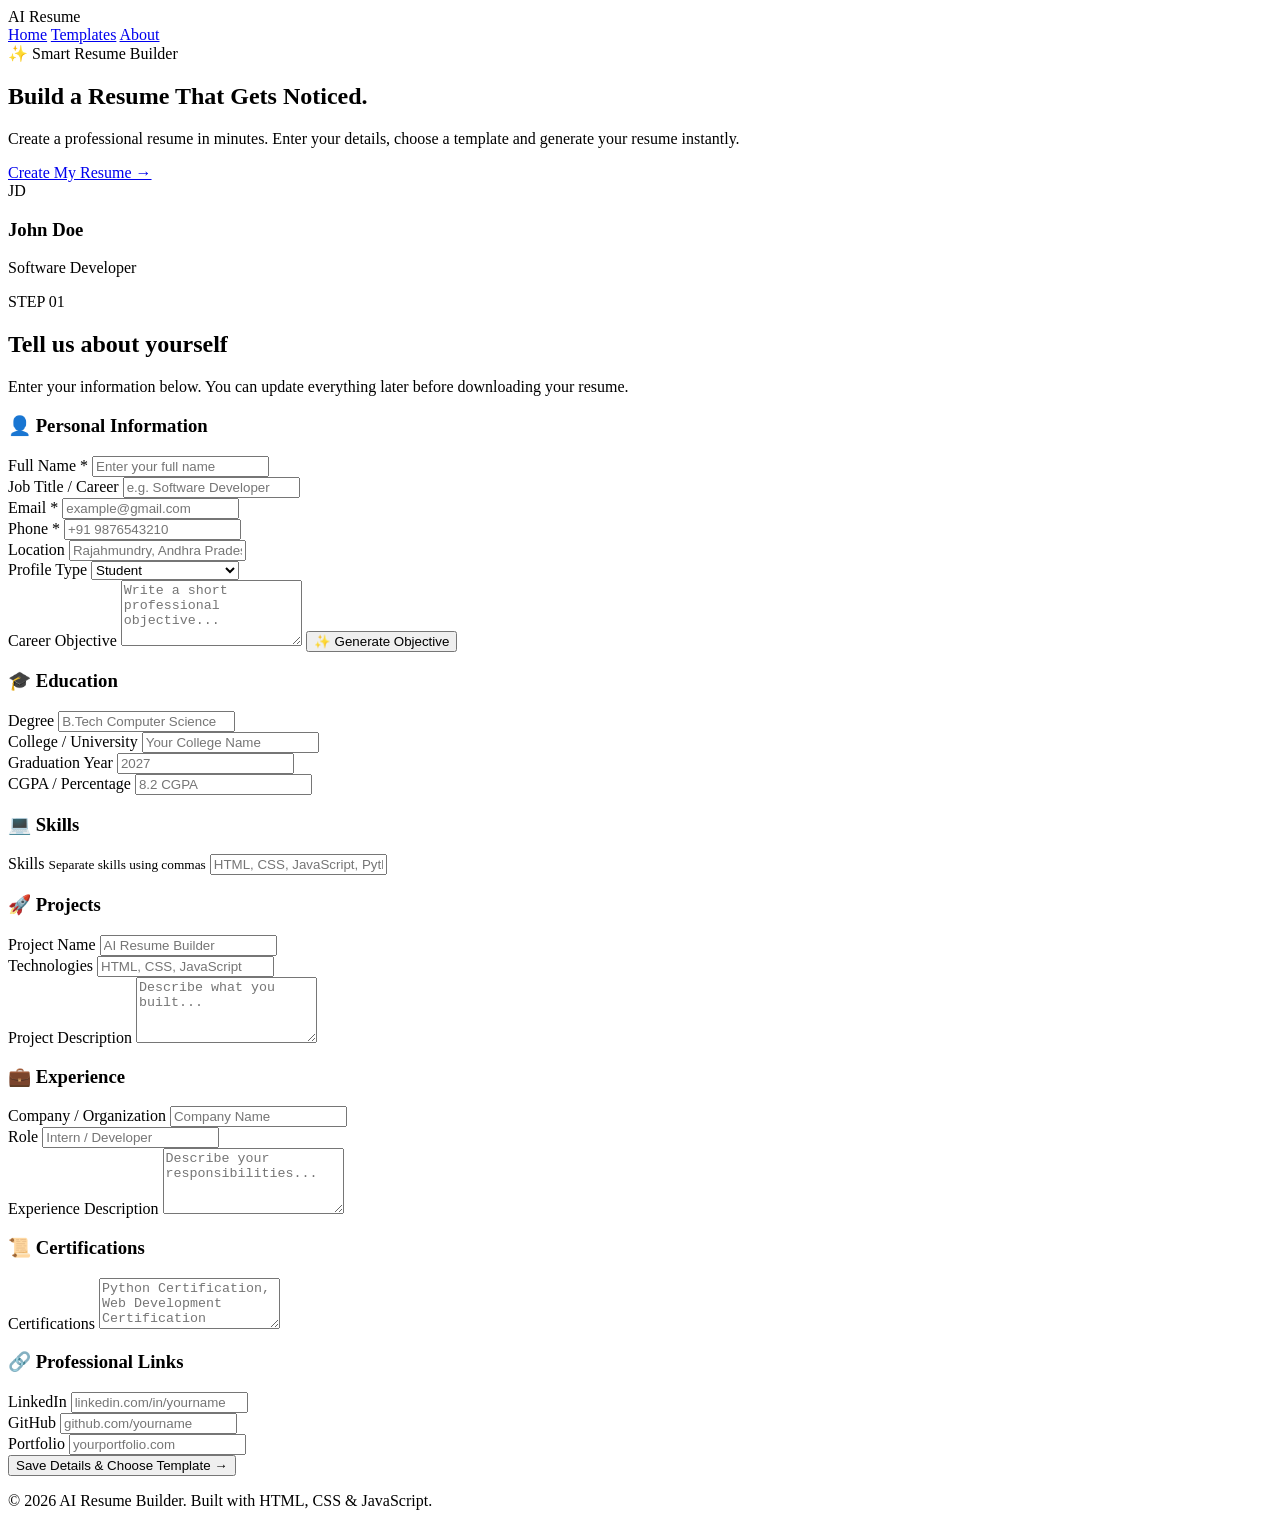
==== index.html @ 4ed000ac "Add files via upload" ====
<!DOCTYPE html>
<html lang="en">
<head>
    <meta charset="UTF-8">
    <meta name="viewport" content="width=device-width, initial-scale=1.0">

    <title>AI Resume Builder | Create Your Resume</title>

    <link rel="stylesheet" href="css/style.css">
</head>

<body>

    <!-- NAVBAR -->
    <header class="navbar">

        <div class="logo">
            <span>AI</span> Resume
        </div>

        <nav>
            <a href="index.html" class="active">Home</a>
            <a href="templates.html">Templates</a>
            <a href="about.html">About</a>
        </nav>

    </header>


    <!-- HERO -->
    <section class="hero">

        <div class="hero-content">

            <div class="badge">
                ✨ Smart Resume Builder
            </div>

            <h1>
                Build a Resume That
                <span>Gets Noticed.</span>
            </h1>

            <p>
                Create a professional resume in minutes.
                Enter your details, choose a template and generate
                your resume instantly.
            </p>

            <a href="#resume-form" class="primary-btn">
                Create My Resume →
            </a>

        </div>

        <div class="hero-card">

            <div class="mini-resume">

                <div class="mini-header">
                    <div class="profile-circle">JD</div>

                    <div>
                        <h3>John Doe</h3>
                        <p>Software Developer</p>
                    </div>
                </div>

                <div class="mini-line"></div>

                <div class="mini-section"></div>
                <div class="mini-small"></div>
                <div class="mini-small"></div>

                <div class="mini-section"></div>
                <div class="mini-small"></div>
                <div class="mini-small"></div>

            </div>

        </div>

    </section>


    <!-- FORM -->
    <main class="form-container" id="resume-form">

        <div class="section-heading">

            <p class="section-label">STEP 01</p>

            <h2>Tell us about yourself</h2>

            <p>
                Enter your information below. You can update everything
                later before downloading your resume.
            </p>

        </div>


        <form id="resumeForm">

            <!-- PERSONAL INFORMATION -->
            <div class="form-card">

                <h3>👤 Personal Information</h3>

                <div class="form-grid">

                    <div class="input-group">
                        <label>Full Name *</label>
                        <input
                            type="text"
                            id="fullName"
                            placeholder="Enter your full name"
                            required
                        >
                    </div>

                    <div class="input-group">
                        <label>Job Title / Career</label>
                        <input
                            type="text"
                            id="jobTitle"
                            placeholder="e.g. Software Developer"
                        >
                    </div>

                    <div class="input-group">
                        <label>Email *</label>
                        <input
                            type="email"
                            id="email"
                            placeholder="example@gmail.com"
                            required
                        >
                    </div>

                    <div class="input-group">
                        <label>Phone *</label>
                        <input
                            type="tel"
                            id="phone"
                            placeholder="+91 9876543210"
                            required
                        >
                    </div>

                    <div class="input-group">
                        <label>Location</label>
                        <input
                            type="text"
                            id="location"
                            placeholder="Rajahmundry, Andhra Pradesh"
                        >
                    </div>

                    <div class="input-group">
                        <label>Profile Type</label>

                        <select id="profileType">

                            <option value="Student">
                                Student
                            </option>

                            <option value="Fresher">
                                Fresher
                            </option>

                            <option value="Professional">
                                Working Professional
                            </option>

                        </select>

                    </div>

                    <div class="input-group full-width">

                        <label>Career Objective</label>

                        <textarea
                            id="objective"
                            rows="4"
                            placeholder="Write a short professional objective..."
                        ></textarea>

                        <button
                            type="button"
                            class="ai-btn"
                            onclick="generateObjective()"
                        >
                            ✨ Generate Objective
                        </button>

                    </div>

                </div>

            </div>


            <!-- EDUCATION -->
            <div class="form-card">

                <h3>🎓 Education</h3>

                <div class="form-grid">

                    <div class="input-group">
                        <label>Degree</label>
                        <input
                            type="text"
                            id="degree"
                            placeholder="B.Tech Computer Science"
                        >
                    </div>

                    <div class="input-group">
                        <label>College / University</label>
                        <input
                            type="text"
                            id="college"
                            placeholder="Your College Name"
                        >
                    </div>

                    <div class="input-group">
                        <label>Graduation Year</label>
                        <input
                            type="text"
                            id="graduation"
                            placeholder="2027"
                        >
                    </div>

                    <div class="input-group">
                        <label>CGPA / Percentage</label>
                        <input
                            type="text"
                            id="cgpa"
                            placeholder="8.2 CGPA"
                        >
                    </div>

                </div>

            </div>


            <!-- SKILLS -->
            <div class="form-card">

                <h3>💻 Skills</h3>

                <div class="input-group">

                    <label>
                        Skills
                        <small>Separate skills using commas</small>
                    </label>

                    <input
                        type="text"
                        id="skills"
                        placeholder="HTML, CSS, JavaScript, Python, SQL"
                    >

                </div>

            </div>


            <!-- PROJECTS -->
            <div class="form-card">

                <h3>🚀 Projects</h3>

                <div class="form-grid">

                    <div class="input-group">
                        <label>Project Name</label>

                        <input
                            type="text"
                            id="projectName"
                            placeholder="AI Resume Builder"
                        >
                    </div>

                    <div class="input-group">
                        <label>Technologies</label>

                        <input
                            type="text"
                            id="projectTech"
                            placeholder="HTML, CSS, JavaScript"
                        >
                    </div>

                    <div class="input-group full-width">

                        <label>Project Description</label>

                        <textarea
                            id="projectDescription"
                            rows="4"
                            placeholder="Describe what you built..."
                        ></textarea>

                    </div>

                </div>

            </div>


            <!-- EXPERIENCE -->
            <div class="form-card">

                <h3>💼 Experience</h3>

                <div class="form-grid">

                    <div class="input-group">
                        <label>Company / Organization</label>

                        <input
                            type="text"
                            id="company"
                            placeholder="Company Name"
                        >
                    </div>

                    <div class="input-group">
                        <label>Role</label>

                        <input
                            type="text"
                            id="role"
                            placeholder="Intern / Developer"
                        >
                    </div>

                    <div class="input-group full-width">

                        <label>Experience Description</label>

                        <textarea
                            id="experience"
                            rows="4"
                            placeholder="Describe your responsibilities..."
                        ></textarea>

                    </div>

                </div>

            </div>


            <!-- CERTIFICATIONS -->
            <div class="form-card">

                <h3>📜 Certifications</h3>

                <div class="input-group">

                    <label>Certifications</label>

                    <textarea
                        id="certifications"
                        rows="3"
                        placeholder="Python Certification, Web Development Certification"
                    ></textarea>

                </div>

            </div>


            <!-- LINKS -->
            <div class="form-card">

                <h3>🔗 Professional Links</h3>

                <div class="form-grid">

                    <div class="input-group">
                        <label>LinkedIn</label>

                        <input
                            type="text"
                            id="linkedin"
                            placeholder="linkedin.com/in/yourname"
                        >
                    </div>

                    <div class="input-group">
                        <label>GitHub</label>

                        <input
                            type="text"
                            id="github"
                            placeholder="github.com/yourname"
                        >
                    </div>

                    <div class="input-group">
                        <label>Portfolio</label>

                        <input
                            type="text"
                            id="portfolio"
                            placeholder="yourportfolio.com"
                        >
                    </div>

                </div>

            </div>


            <!-- BUTTON -->
            <div class="form-actions">

                <button
                    type="submit"
                    class="primary-btn large-btn"
                >
                    Save Details & Choose Template →
                </button>

            </div>

        </form>

    </main>


    <footer>
        <p>© 2026 AI Resume Builder. Built with HTML, CSS & JavaScript.</p>
    </footer>


    <script src="js/script.js"></script>

</body>
</html>
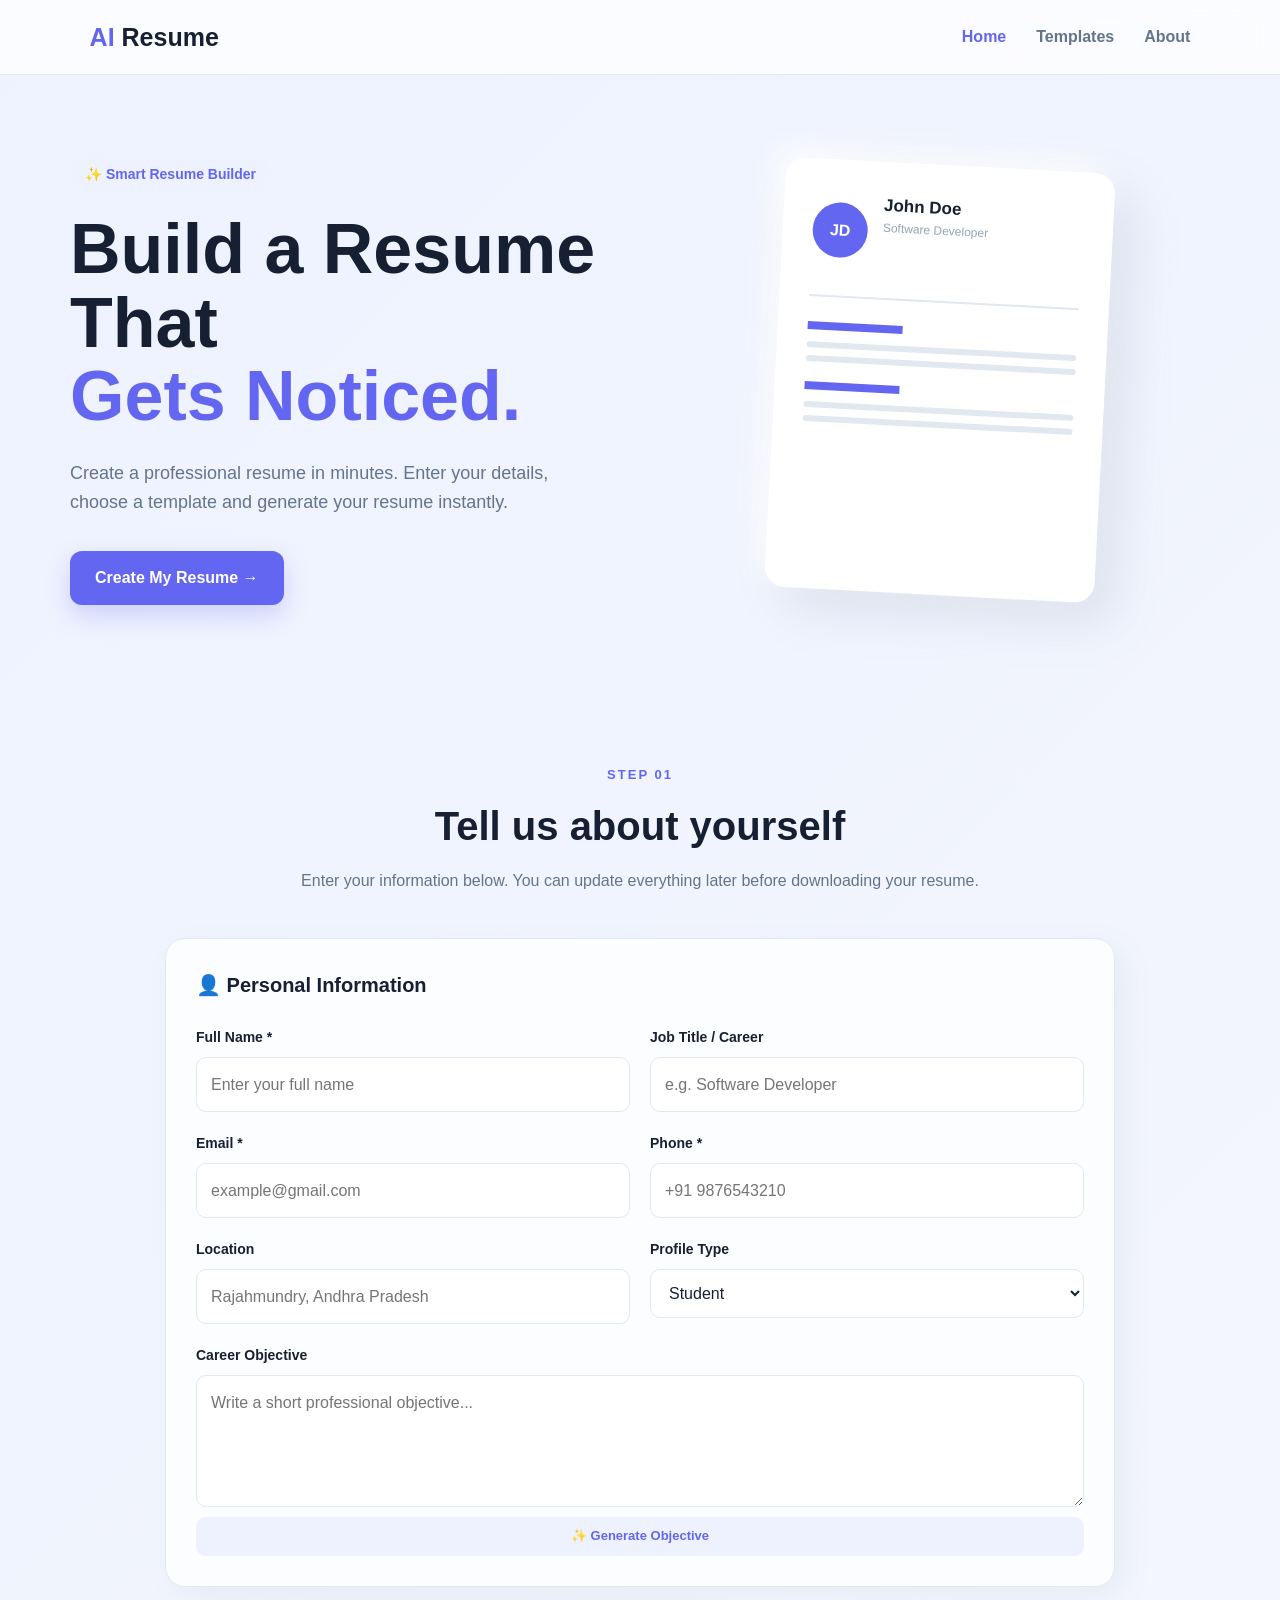
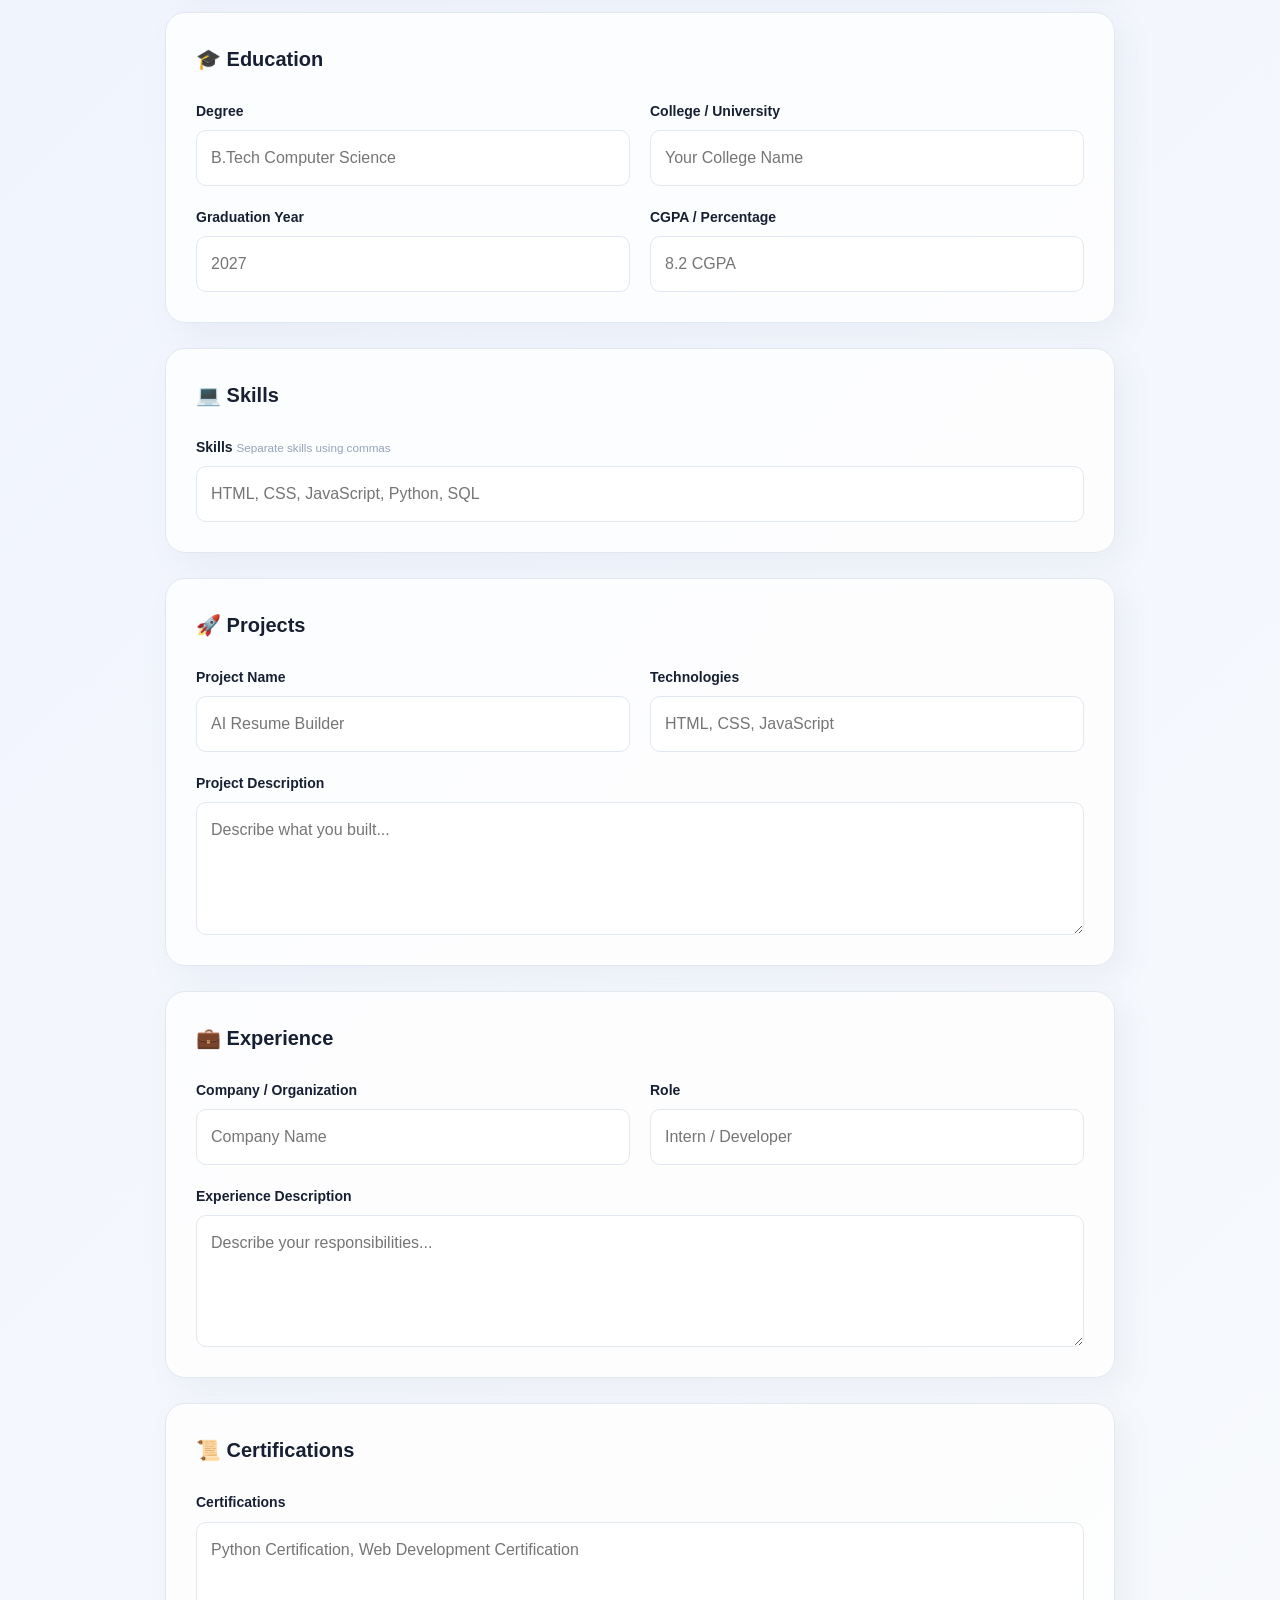
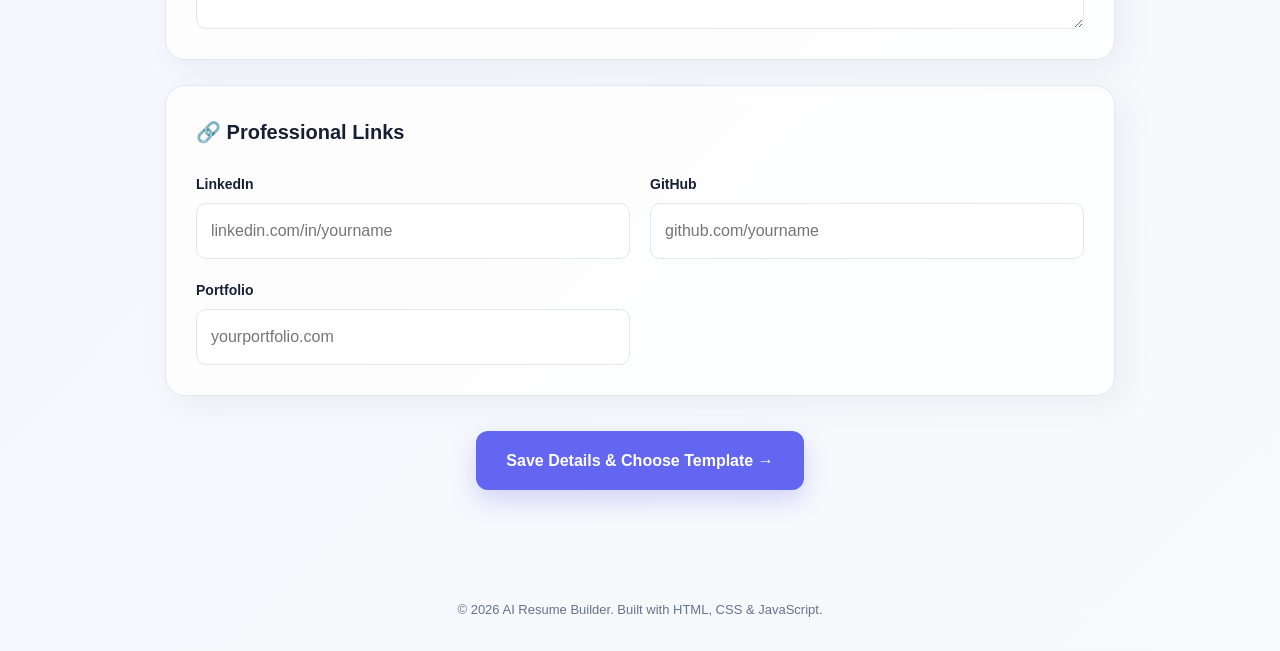
==== commit 22538cde: "Add files via upload" ====
--- a/index.html
+++ b/index.html
@@ -6,7 +6,7 @@
 
     <title>AI Resume Builder | Create Your Resume</title>
 
-    <link rel="stylesheet" href="css/style.css">
+    <link rel="stylesheet" href="style.css">
 </head>
 
 <body>
--- a/style.css
+++ b/style.css
@@ -0,0 +1,1342 @@
+/* ================================
+   RESET
+================================ */
+
+* {
+    margin: 0;
+    padding: 0;
+    box-sizing: border-box;
+}
+
+
+html {
+    scroll-behavior: smooth;
+}
+
+
+body {
+    font-family: Arial, Helvetica, sans-serif;
+
+    background:
+        linear-gradient(
+            135deg,
+            #eef2ff,
+            #f8fafc
+        );
+
+    color: #172033;
+
+    line-height: 1.6;
+}
+
+
+a {
+    text-decoration: none;
+    color: inherit;
+}
+
+
+button,
+input,
+textarea,
+select {
+    font: inherit;
+}
+
+
+/* ================================
+   NAVBAR
+================================ */
+
+.navbar {
+    width: 100%;
+
+    min-height: 75px;
+
+    padding: 0 7%;
+
+    display: flex;
+
+    justify-content: space-between;
+
+    align-items: center;
+
+    background: rgba(255,255,255,0.75);
+
+    backdrop-filter: blur(15px);
+
+    border-bottom: 1px solid #e5e7eb;
+
+    position: sticky;
+
+    top: 0;
+
+    z-index: 100;
+}
+
+
+.logo {
+    font-size: 25px;
+
+    font-weight: 800;
+}
+
+
+.logo span {
+    color: #6366f1;
+}
+
+
+.navbar nav {
+    display: flex;
+
+    gap: 30px;
+}
+
+
+.navbar nav a {
+    color: #64748b;
+
+    font-weight: 600;
+
+    transition: 0.3s;
+}
+
+
+.navbar nav a:hover,
+.navbar nav a.active {
+    color: #6366f1;
+}
+
+
+/* ================================
+   HERO
+================================ */
+
+.hero {
+    max-width: 1200px;
+
+    margin: auto;
+
+    min-height: 600px;
+
+    padding: 80px 30px;
+
+    display: grid;
+
+    grid-template-columns: 1fr 1fr;
+
+    align-items: center;
+
+    gap: 60px;
+}
+
+
+.badge {
+    display: inline-block;
+
+    padding: 8px 15px;
+
+    border-radius: 30px;
+
+    background: #eef2ff;
+
+    color: #6366f1;
+
+    font-size: 14px;
+
+    font-weight: 700;
+
+    margin-bottom: 20px;
+}
+
+
+.hero h1,
+.about-hero h1 {
+    font-size: clamp(42px, 6vw, 70px);
+
+    line-height: 1.05;
+
+    margin-bottom: 25px;
+}
+
+
+.hero h1 span,
+.about-hero h1 span {
+    color: #6366f1;
+
+    display: block;
+}
+
+
+.hero p,
+.about-hero p {
+    max-width: 600px;
+
+    font-size: 18px;
+
+    color: #64748b;
+
+    margin-bottom: 35px;
+}
+
+
+/* ================================
+   BUTTONS
+================================ */
+
+.primary-btn,
+.secondary-btn,
+.ai-btn,
+.select-template {
+    border: none;
+
+    cursor: pointer;
+
+    display: inline-block;
+
+    transition: 0.3s;
+}
+
+
+.primary-btn {
+    background: #6366f1;
+
+    color: white;
+
+    padding: 14px 25px;
+
+    border-radius: 12px;
+
+    font-weight: 700;
+
+    box-shadow:
+        0 10px 25px rgba(99,102,241,0.25);
+}
+
+
+.primary-btn:hover {
+    transform: translateY(-2px);
+
+    background: #4f46e5;
+}
+
+
+.secondary-btn {
+    padding: 13px 20px;
+
+    border-radius: 12px;
+
+    background: white;
+
+    color: #475569;
+
+    border: 1px solid #e2e8f0;
+
+    font-weight: 600;
+}
+
+
+.large-btn {
+    padding: 17px 30px;
+
+    font-size: 16px;
+}
+
+
+.ai-btn {
+    margin-top: 10px;
+
+    padding: 9px 15px;
+
+    background: #eef2ff;
+
+    color: #6366f1;
+
+    border-radius: 9px;
+
+    font-size: 13px;
+
+    font-weight: 700;
+}
+
+
+/* ================================
+   HERO RESUME CARD
+================================ */
+
+.hero-card {
+    display: flex;
+
+    justify-content: center;
+}
+
+
+.mini-resume {
+    width: 330px;
+
+    height: 430px;
+
+    padding: 30px;
+
+    background: white;
+
+    border-radius: 20px;
+
+    box-shadow:
+        20px 20px 50px rgba(100,116,139,0.15),
+        -10px -10px 30px white;
+
+    transform: rotate(3deg);
+}
+
+
+.mini-header {
+    display: flex;
+
+    align-items: center;
+
+    gap: 15px;
+}
+
+
+.profile-circle {
+    width: 55px;
+
+    height: 55px;
+
+    border-radius: 50%;
+
+    display: flex;
+
+    align-items: center;
+
+    justify-content: center;
+
+    background: #6366f1;
+
+    color: white;
+
+    font-weight: bold;
+}
+
+
+.mini-header h3 {
+    font-size: 17px;
+}
+
+
+.mini-header p {
+    font-size: 12px;
+
+    color: #94a3b8;
+}
+
+
+.mini-line {
+    height: 2px;
+
+    background: #e2e8f0;
+
+    margin: 25px 0;
+}
+
+
+.mini-section {
+    height: 8px;
+
+    width: 35%;
+
+    background: #6366f1;
+
+    margin: 20px 0 12px;
+}
+
+
+.mini-small {
+    height: 6px;
+
+    background: #e2e8f0;
+
+    margin: 8px 0;
+
+    border-radius: 5px;
+}
+
+
+/* ================================
+   FORM
+================================ */
+
+.form-container {
+    max-width: 1000px;
+
+    margin: auto;
+
+    padding: 80px 25px;
+}
+
+
+.section-heading {
+    text-align: center;
+
+    margin-bottom: 45px;
+}
+
+
+.section-label {
+    color: #6366f1;
+
+    font-weight: 800;
+
+    font-size: 13px;
+
+    letter-spacing: 2px;
+
+    margin-bottom: 8px;
+}
+
+
+.section-heading h1,
+.section-heading h2 {
+    font-size: 40px;
+
+    margin-bottom: 10px;
+}
+
+
+.section-heading > p:last-child {
+    color: #64748b;
+}
+
+
+.form-card {
+    background: rgba(255,255,255,0.8);
+
+    padding: 30px;
+
+    border-radius: 20px;
+
+    margin-bottom: 25px;
+
+    border: 1px solid #e2e8f0;
+
+    box-shadow:
+        10px 10px 30px rgba(100,116,139,0.08);
+}
+
+
+.form-card h3 {
+    margin-bottom: 25px;
+
+    font-size: 20px;
+}
+
+
+.form-grid {
+    display: grid;
+
+    grid-template-columns: 1fr 1fr;
+
+    gap: 20px;
+}
+
+
+.input-group {
+    display: flex;
+
+    flex-direction: column;
+}
+
+
+.input-group.full-width {
+    grid-column: 1 / -1;
+}
+
+
+.input-group label {
+    font-size: 14px;
+
+    font-weight: 700;
+
+    margin-bottom: 8px;
+}
+
+
+.input-group small {
+    color: #94a3b8;
+
+    font-weight: normal;
+}
+
+
+.input-group input,
+.input-group textarea,
+.input-group select {
+    width: 100%;
+
+    padding: 14px;
+
+    border: 1px solid #e2e8f0;
+
+    border-radius: 10px;
+
+    outline: none;
+
+    background: white;
+
+    color: #172033;
+
+    transition: 0.3s;
+}
+
+
+.input-group textarea {
+    resize: vertical;
+}
+
+
+.input-group input:focus,
+.input-group textarea:focus,
+.input-group select:focus {
+    border-color: #6366f1;
+
+    box-shadow:
+        0 0 0 3px rgba(99,102,241,0.1);
+}
+
+
+.form-actions {
+    text-align: center;
+
+    margin-top: 35px;
+}
+
+
+/* ================================
+   TEMPLATES
+================================ */
+
+.templates-page {
+    max-width: 1200px;
+
+    margin: auto;
+
+    padding: 80px 25px;
+}
+
+
+.templates-grid {
+    display: grid;
+
+    grid-template-columns:
+        repeat(3, 1fr);
+
+    gap: 30px;
+}
+
+
+.template-card {
+    background: white;
+
+    padding: 20px;
+
+    border-radius: 20px;
+
+    border: 2px solid transparent;
+
+    transition: 0.3s;
+}
+
+
+.template-card:hover {
+    transform: translateY(-7px);
+
+    border-color: #6366f1;
+
+    box-shadow:
+        0 20px 40px rgba(15,23,42,0.1);
+}
+
+
+.template-card.selected {
+    border-color: #6366f1;
+}
+
+
+.template-card h3 {
+    margin-top: 20px;
+}
+
+
+.template-card > p {
+    color: #64748b;
+
+    margin: 5px 0 15px;
+}
+
+
+.template-preview {
+    height: 360px;
+
+    border-radius: 10px;
+
+    overflow: hidden;
+
+    border: 1px solid #e2e8f0;
+
+    background: white;
+}
+
+
+/* CLASSIC */
+
+.classic-preview {
+    padding: 25px;
+}
+
+
+.preview-top {
+    text-align: center;
+
+    padding-bottom: 15px;
+
+    border-bottom: 2px solid #334155;
+}
+
+
+.preview-name {
+    font-size: 20px;
+
+    font-weight: 800;
+}
+
+
+.preview-title {
+    font-size: 9px;
+
+    color: #64748b;
+
+    margin-top: 5px;
+}
+
+
+.preview-columns {
+    display: grid;
+
+    grid-template-columns: 0.8fr 1.2fr;
+
+    gap: 15px;
+
+    margin-top: 20px;
+}
+
+
+.preview-heading {
+    font-size: 8px;
+
+    font-weight: bold;
+
+    margin: 15px 0 8px;
+}
+
+
+.preview-text {
+    height: 5px;
+
+    background: #cbd5e1;
+
+    margin: 5px 0;
+
+    border-radius: 5px;
+}
+
+
+.preview-text.short {
+    width: 65%;
+}
+
+
+/* MODERN */
+
+.modern-preview {
+    display: grid;
+
+    grid-template-columns: 35% 65%;
+}
+
+
+.modern-sidebar {
+    background: #1e293b;
+
+    padding: 25px;
+
+    color: white;
+}
+
+
+.modern-avatar {
+    width: 60px;
+
+    height: 60px;
+
+    border-radius: 50%;
+
+    background: #6366f1;
+
+    display: flex;
+
+    align-items: center;
+
+    justify-content: center;
+
+    margin-bottom: 30px;
+
+    font-weight: bold;
+}
+
+
+.modern-lines {
+    height: 6px;
+
+    background: #475569;
+
+    margin: 15px 0;
+
+    border-radius: 5px;
+}
+
+
+.modern-content {
+    padding: 25px;
+}
+
+
+.modern-name {
+    font-size: 18px;
+
+    font-weight: 800;
+}
+
+
+.modern-role {
+    font-size: 8px;
+
+    color: #6366f1;
+
+    margin-top: 5px;
+}
+
+
+.modern-block {
+    height: 35px;
+
+    background: #e2e8f0;
+
+    margin-top: 25px;
+
+    border-radius: 5px;
+}
+
+
+/* MINIMAL */
+
+.minimal-preview {
+    padding: 35px;
+}
+
+
+.minimal-name {
+    font-size: 22px;
+
+    font-weight: 800;
+}
+
+
+.minimal-role {
+    color: #6366f1;
+
+    font-size: 9px;
+
+    margin-top: 5px;
+}
+
+
+.minimal-line {
+    height: 2px;
+
+    background: #172033;
+
+    margin: 20px 0;
+}
+
+
+.minimal-section {
+    width: 25%;
+
+    height: 7px;
+
+    background: #6366f1;
+
+    margin: 25px 0 12px;
+}
+
+
+.minimal-text {
+    height: 5px;
+
+    background: #cbd5e1;
+
+    margin: 7px 0;
+
+    border-radius: 5px;
+}
+
+
+.select-template {
+    width: 100%;
+
+    padding: 12px;
+
+    background: #6366f1;
+
+    color: white;
+
+    border-radius: 10px;
+
+    font-weight: 700;
+}
+
+
+/* ================================
+   ABOUT
+================================ */
+
+.about-page {
+    max-width: 1100px;
+
+    margin: auto;
+
+    padding: 80px 25px;
+}
+
+
+.about-hero {
+    text-align: center;
+
+    padding: 50px 0 80px;
+}
+
+
+.about-hero p {
+    margin: auto;
+}
+
+
+.features {
+    display: grid;
+
+    grid-template-columns:
+        repeat(4, 1fr);
+
+    gap: 20px;
+}
+
+
+.feature-card {
+    background: white;
+
+    padding: 25px;
+
+    border-radius: 18px;
+
+    border: 1px solid #e2e8f0;
+}
+
+
+.feature-icon {
+    font-size: 30px;
+
+    margin-bottom: 15px;
+}
+
+
+.feature-card h3 {
+    margin-bottom: 8px;
+}
+
+
+.feature-card p {
+    color: #64748b;
+
+    font-size: 14px;
+}
+
+
+.how-section {
+    padding: 100px 0;
+}
+
+
+.steps {
+    display: grid;
+
+    grid-template-columns:
+        repeat(3, 1fr);
+
+    gap: 25px;
+}
+
+
+.step {
+    background: white;
+
+    padding: 30px;
+
+    border-radius: 18px;
+
+    border: 1px solid #e2e8f0;
+}
+
+
+.step-number {
+    font-size: 30px;
+
+    font-weight: 800;
+
+    color: #6366f1;
+
+    margin-bottom: 15px;
+}
+
+
+.step p {
+    color: #64748b;
+
+    margin-top: 10px;
+}
+
+
+.cta-section {
+    text-align: center;
+
+    padding: 60px;
+
+    background: #eef2ff;
+
+    border-radius: 25px;
+}
+
+
+.cta-section h2 {
+    font-size: 35px;
+
+    margin-bottom: 10px;
+}
+
+
+.cta-section p {
+    color: #64748b;
+
+    margin-bottom: 25px;
+}
+
+
+/* ================================
+   RESUME PAGE
+================================ */
+
+.resume-page {
+    max-width: 1100px;
+
+    margin: auto;
+
+    padding: 50px 20px;
+}
+
+
+.resume-toolbar {
+    display: flex;
+
+    justify-content: space-between;
+
+    align-items: center;
+
+    margin-bottom: 30px;
+}
+
+
+.resume-toolbar p {
+    color: #64748b;
+}
+
+
+.toolbar-buttons {
+    display: flex;
+
+    gap: 10px;
+}
+
+
+/* RESUME PAPER */
+
+.resume-paper {
+    width: 210mm;
+
+    min-height: 297mm;
+
+    margin: auto;
+
+    background: white;
+
+    box-shadow:
+        0 15px 50px rgba(15,23,42,0.15);
+
+    padding: 20mm;
+
+    color: #1e293b;
+}
+
+
+/* CLASSIC RESUME */
+
+.resume-classic .resume-header {
+    text-align: center;
+
+    border-bottom: 2px solid #1e293b;
+
+    padding-bottom: 20px;
+}
+
+
+.resume-classic .resume-name {
+    font-size: 32px;
+
+    font-weight: 800;
+}
+
+
+.resume-classic .resume-title {
+    color: #6366f1;
+
+    font-weight: 700;
+
+    margin: 5px 0;
+}
+
+
+.contact-info {
+    color: #64748b;
+
+    font-size: 12px;
+}
+
+
+.resume-section {
+    margin-top: 25px;
+}
+
+
+.resume-section h3 {
+    font-size: 14px;
+
+    color: #6366f1;
+
+    border-bottom: 1px solid #e2e8f0;
+
+    padding-bottom: 5px;
+
+    margin-bottom: 10px;
+
+    text-transform: uppercase;
+
+    letter-spacing: 1px;
+}
+
+
+.resume-section p {
+    font-size: 13px;
+
+    color: #475569;
+}
+
+
+.skills-list {
+    display: flex;
+
+    flex-wrap: wrap;
+
+    gap: 7px;
+}
+
+
+.skill-tag {
+    padding: 5px 9px;
+
+    background: #eef2ff;
+
+    color: #4f46e5;
+
+    border-radius: 5px;
+
+    font-size: 11px;
+
+    font-weight: 600;
+}
+
+
+.project-title {
+    font-weight: 800;
+
+    font-size: 14px;
+}
+
+
+.project-tech {
+    color: #6366f1;
+
+    font-size: 11px;
+
+    margin: 3px 0;
+}
+
+
+/* MODERN RESUME */
+
+.resume-modern {
+    display: grid;
+
+    grid-template-columns: 32% 68%;
+
+    padding: 0;
+
+}
+
+
+.resume-modern .resume-side {
+    background: #1e293b;
+
+    color: white;
+
+    padding: 25px;
+}
+
+
+.resume-modern .resume-main {
+    padding: 25px;
+}
+
+
+.resume-modern .resume-name {
+    font-size: 27px;
+
+    font-weight: 800;
+}
+
+
+.resume-modern .resume-title {
+    color: #a5b4fc;
+
+    font-size: 13px;
+}
+
+
+.resume-modern .contact-info {
+    color: #cbd5e1;
+
+    margin-top: 20px;
+}
+
+
+.resume-modern .resume-section h3 {
+    color: #6366f1;
+}
+
+
+.resume-modern .resume-side .resume-section h3 {
+    color: #a5b4fc;
+}
+
+
+.resume-modern .resume-side .skill-tag {
+    background: #334155;
+
+    color: #e0e7ff;
+}
+
+
+.resume-modern .resume-side .resume-section p {
+    color: #cbd5e1;
+}
+
+
+/* MINIMAL RESUME */
+
+.resume-minimal .resume-header {
+    border-bottom: 1px solid #1e293b;
+
+    padding-bottom: 15px;
+}
+
+
+.resume-minimal .resume-name {
+    font-size: 35px;
+
+    font-weight: 800;
+}
+
+
+.resume-minimal .resume-title {
+    color: #6366f1;
+
+    font-weight: 700;
+}
+
+
+/* ================================
+   FOOTER
+================================ */
+
+footer {
+    text-align: center;
+
+    padding: 30px;
+
+    color: #64748b;
+
+    font-size: 13px;
+}
+
+
+/* ================================
+   RESPONSIVE
+================================ */
+
+@media (max-width: 900px) {
+
+    .hero {
+        grid-template-columns: 1fr;
+
+        text-align: center;
+    }
+
+    .hero p {
+        margin-left: auto;
+        margin-right: auto;
+    }
+
+    .hero-card {
+        margin-top: 30px;
+    }
+
+    .templates-grid {
+        grid-template-columns: 1fr 1fr;
+    }
+
+    .features {
+        grid-template-columns: 1fr 1fr;
+    }
+
+}
+
+
+@media (max-width: 650px) {
+
+    .navbar {
+        padding: 15px 5%;
+
+        flex-direction: column;
+
+        gap: 12px;
+    }
+
+    .navbar nav {
+        gap: 15px;
+
+        font-size: 13px;
+    }
+
+    .hero {
+        padding: 50px 20px;
+    }
+
+    .hero h1 {
+        font-size: 42px;
+    }
+
+    .form-grid {
+        grid-template-columns: 1fr;
+    }
+
+    .input-group.full-width {
+        grid-column: auto;
+    }
+
+    .templates-grid {
+        grid-template-columns: 1fr;
+    }
+
+    .features {
+        grid-template-columns: 1fr;
+    }
+
+    .steps {
+        grid-template-columns: 1fr;
+    }
+
+    .resume-toolbar {
+        flex-direction: column;
+
+        align-items: flex-start;
+
+        gap: 20px;
+    }
+
+    .resume-paper {
+        width: 100%;
+
+        padding: 25px;
+    }
+
+    .resume-modern {
+        grid-template-columns: 1fr;
+    }
+
+}
+
+
+/* ================================
+   PRINT
+================================ */
+
+@media print {
+
+    body {
+        background: white;
+    }
+
+    .no-print,
+    .navbar,
+    footer {
+        display: none !important;
+    }
+
+    .resume-page {
+        padding: 0;
+
+        margin: 0;
+    }
+
+    .resume-paper {
+        width: 210mm;
+
+        min-height: 297mm;
+
+        box-shadow: none;
+
+        margin: 0;
+
+        padding: 15mm;
+    }
+
+}
